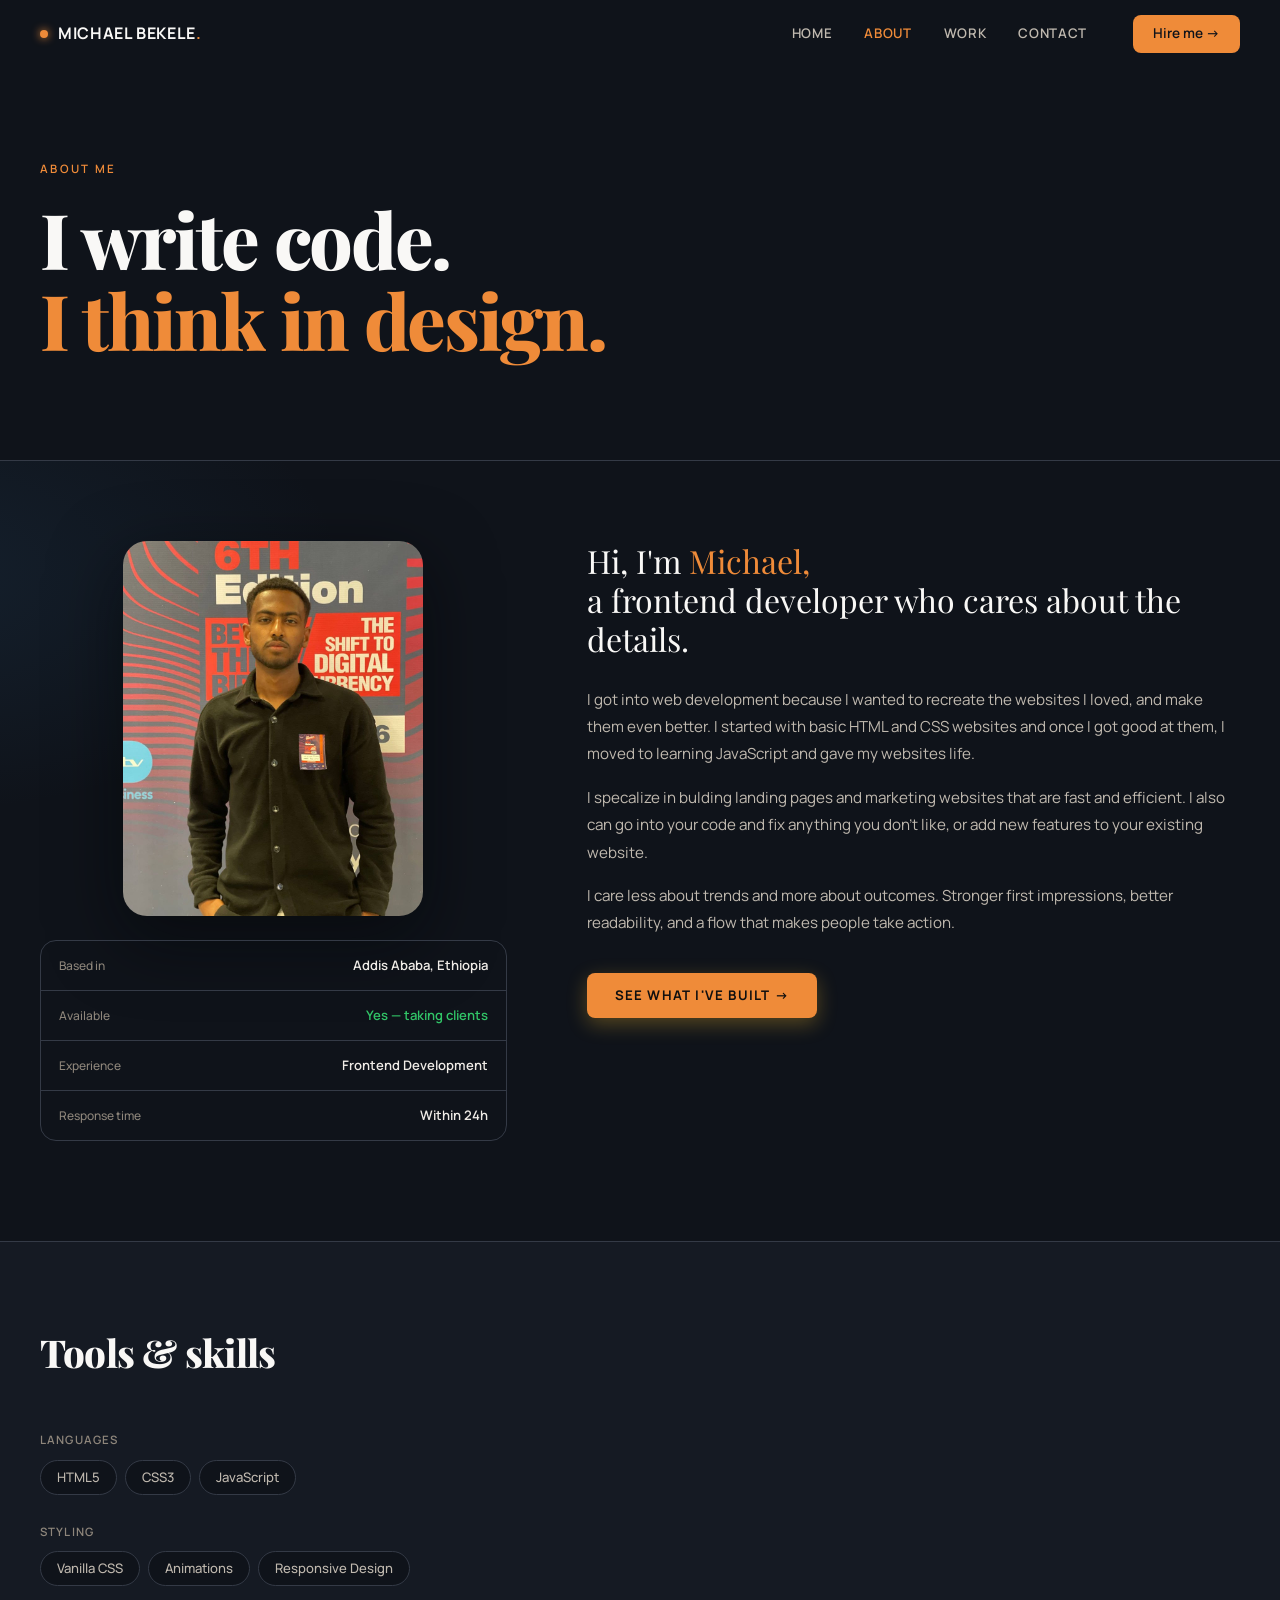
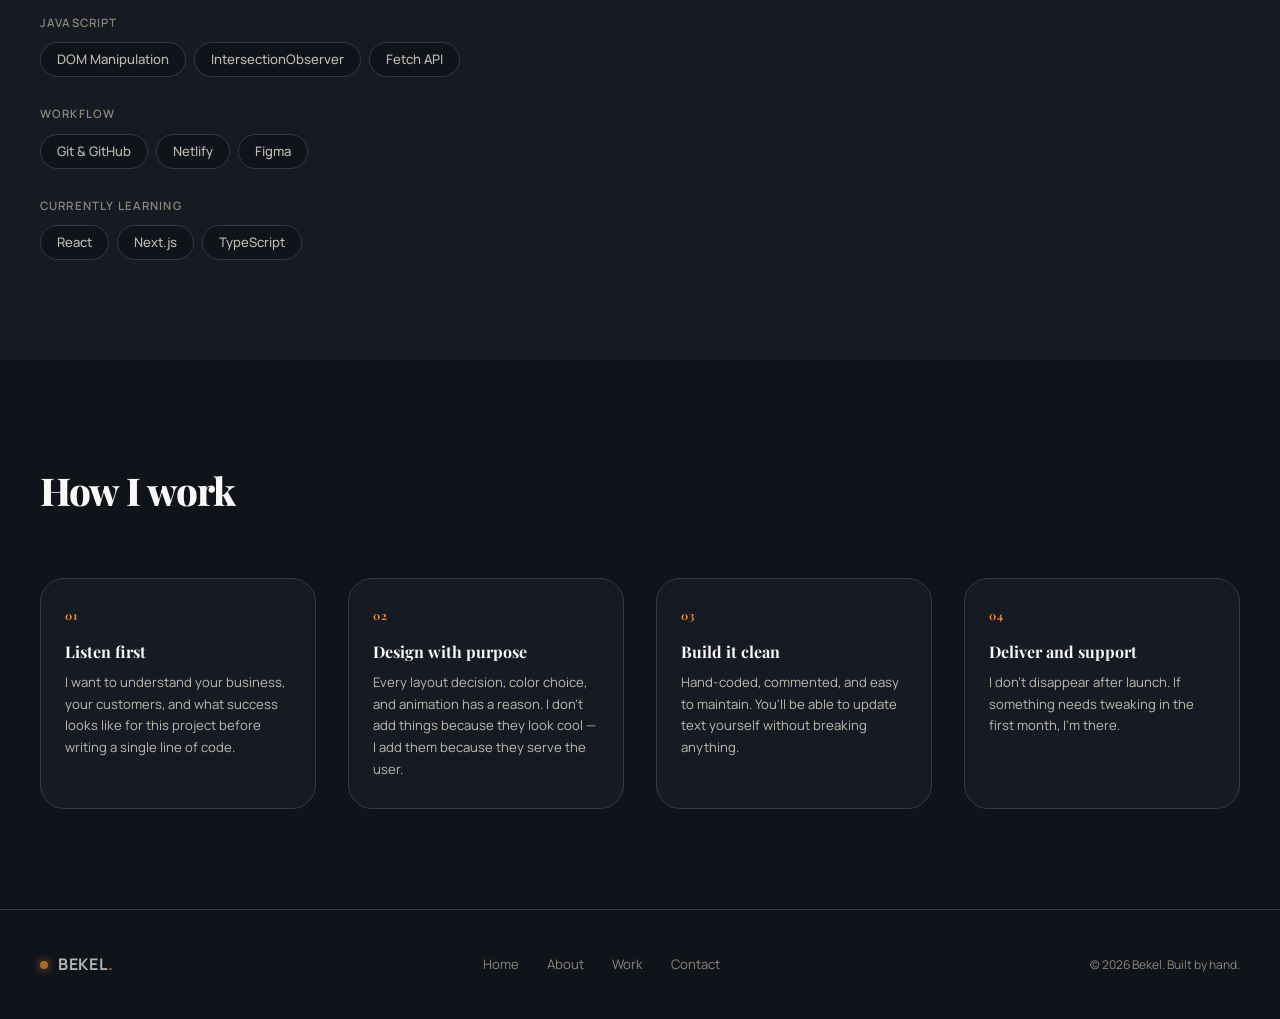
==== about.html @ 57e2bdfe "Add files via upload" ====
<!DOCTYPE html>
<html lang="en">
<head>
  <meta charset="UTF-8"/>
  <meta name="viewport" content="width=device-width, initial-scale=1.0"/>
  <title>About Michael Bekele, Frontend Developer</title>
  <meta name="description" content="Learn about my background, skills, and how I approach building websites."/>
  <link rel="preconnect" href="https://fonts.googleapis.com"/>
  <link rel="preconnect" href="https://fonts.gstatic.com" crossorigin/>
  <link href="https://fonts.googleapis.com/css2?family=Manrope:wght@400;500;600;700;800&family=Playfair+Display:wght@500;600;700;800&display=swap" rel="stylesheet"/>
  <link rel="stylesheet" href="style.css"/>
</head>
<body class="page-about">

  <div class="cursor-dot" id="cursor-dot"></div>
  <div class="cursor-ring" id="cursor-ring"></div>
  <div class="page-transition" id="page-transition"></div>

  <header class="nav" id="nav">
    <div class="nav-inner">
      <a href="index.html" class="nav-brand">
        <span class="brand-dot"></span>
        <span>Michael Bekele<em>.</em></span>
      </a>
      <nav class="nav-links" id="nav-links">
        <a href="index.html" class="nl">Home</a>
        <a href="about.html" class="nl active">About</a>
        <a href="work.html" class="nl">Work</a>
        <a href="contact.html" class="nl">Contact</a>
      </nav>
      <a href="contact.html" class="nav-cta">Hire me →</a>
      <button class="hamburger" id="hamburger" aria-label="Toggle menu">
        <span></span><span></span><span></span>
      </button>
    </div>
  </header>

  <!-- ABOUT HERO -->
  <section class="page-hero">
    <div class="page-hero-inner">
      <p class="page-eyebrow" data-reveal>About me</p>
      <h1 class="page-headline" data-reveal>
        I write code.<br/>
        <span class="accent-gold">I think in design.</span>
      </h1>
    </div>
  </section>

  <!-- ABOUT MAIN -->
  <section class="about-main">
    <div class="about-main-inner">

      <!-- Photo + quick facts -->
      <div class="about-photo-col" data-reveal>
        <figure class="about-photo-card" id="photo-placeholder">
          <img src="My image.jpg" alt="Portrait of Bekel" class="about-photo" loading="lazy"/>
        </figure>

        <div class="quick-facts">
          <div class="qf-item">
            <span class="qf-label">Based in</span>
            <span class="qf-val">Addis Ababa, Ethiopia</span>
          </div>
          <div class="qf-item">
            <span class="qf-label">Available</span>
            <span class="qf-val available">Yes — taking clients</span>
          </div>
          <div class="qf-item">
            <span class="qf-label">Experience</span>
            <span class="qf-val">Frontend Development</span>
          </div>
          <div class="qf-item">
            <span class="qf-label">Response time</span>
            <span class="qf-val">Within 24h</span>
          </div>
        </div>
      </div>

      <!-- Bio -->
      <div class="about-bio-col" data-reveal>
        <h2 class="about-bio-title">
          Hi, I'm <span class="accent-gold">Michael,</span><br/>
          a frontend developer who cares about the details.
        </h2>

        <div class="about-bio-text">
          <p>
            I got into web development because I wanted to recreate the websites I loved, and make them even better. 
            I started with basic HTML and CSS websites and once I got good at them, I moved to learning JavaScript and gave my websites life.
          </p>
          <p>
            I specalize in bulding landing pages and marketing websites that are fast and efficient.
            I also can go into your code and fix anything you don't like, or add new features to your existing website.
          </p>
          <p>
            I care less about trends and more about outcomes. Stronger first impressions,
            better readability, and a flow that makes people take action.
          </p>
        </div>

        <a href="work.html" class="btn btn-gold" id="about-view-work">See what I've built →</a>
      </div>
    </div>
  </section>

  <!-- SKILLS -->
  <section class="skills-section">
    <div class="skills-inner">
      <h2 class="skills-title" data-reveal>Tools & skills</h2>
      <div class="skills-grid" data-reveal>
        <div class="skill-group">
          <p class="skill-group-label">Languages</p>
          <div class="skill-tags">
            <span>HTML5</span><span>CSS3</span><span>JavaScript</span>
          </div>
        </div>
        <div class="skill-group">
          <p class="skill-group-label">Styling</p>
          <div class="skill-tags">
            <span>Vanilla CSS</span><span>Animations</span><span>Responsive Design</span>
          </div>
        </div>
        <div class="skill-group">
          <p class="skill-group-label">JavaScript</p>
          <div class="skill-tags">
            <span>DOM Manipulation</span><span>IntersectionObserver</span><span>Fetch API</span>
          </div>
        </div>
        <div class="skill-group">
          <p class="skill-group-label">Workflow</p>
          <div class="skill-tags">
            <span>Git & GitHub</span><span>Netlify</span><span>Figma</span>
          </div>
        </div>
        <div class="skill-group">
          <p class="skill-group-label">Currently learning</p>
          <div class="skill-tags">
            <span>React</span><span>Next.js</span><span>TypeScript</span>
          </div>
        </div>
      </div>
    </div>
  </section>

  <!-- APPROACH -->
  <section class="approach-section" data-reveal>
    <div class="approach-inner">
      <h2 class="approach-title">How I work</h2>
      <div class="approach-steps">
        <div class="ap-step">
          <span class="ap-num">01</span>
          <h3>Listen first</h3>
          <p>I want to understand your business, your customers, and what success looks like for this project before writing a single line of code.</p>
        </div>
        <div class="ap-step">
          <span class="ap-num">02</span>
          <h3>Design with purpose</h3>
          <p>Every layout decision, color choice, and animation has a reason. I don't add things because they look cool — I add them because they serve the user.</p>
        </div>
        <div class="ap-step">
          <span class="ap-num">03</span>
          <h3>Build it clean</h3>
          <p>Hand-coded, commented, and easy to maintain. You'll be able to update text yourself without breaking anything.</p>
        </div>
        <div class="ap-step">
          <span class="ap-num">04</span>
          <h3>Deliver and support</h3>
          <p>I don't disappear after launch. If something needs tweaking in the first month, I'm there.</p>
        </div>
      </div>
    </div>
  </section>

  <!-- FOOTER -->
  <footer class="footer">
    <div class="footer-inner">
      <a href="index.html" class="nav-brand footer-brand">
        <span class="brand-dot"></span>
        <span>Bekel<em>.</em></span>
      </a>
      <div class="footer-links">
        <a href="index.html">Home</a>
        <a href="about.html">About</a>
        <a href="work.html">Work</a>
        <a href="contact.html">Contact</a>
      </div>
      <p class="footer-copy">© 2026 Bekel. Built by hand.</p>
    </div>
  </footer>

  <script src="main.js"></script>
</body>
</html>
---- style.css ----
/* ============================================
   PORTFOLIO — style.css
   ============================================ */

*, *::before, *::after { box-sizing: border-box; margin: 0; padding: 0; }

:root {
  --gold:       hsl(27, 85%, 58%);
  --gold-dim:   hsl(27, 79%, 50%);
  --gold-soft:  hsl(27, 85%, 58%, 0.14);
  --bg:         hsl(215, 28%, 8%);
  --bg-card:    hsl(218, 24%, 11%);
  --bg-card2:   hsl(220, 21%, 14%);
  --border:     hsl(221, 15%, 24%);
  --border-mid: hsl(220, 16%, 32%);
  --text:       hsl(35, 22%, 92%);
  --text-muted: hsl(35, 12%, 72%);
  --text-dim:   hsl(35, 8%, 52%);
  --white:      hsl(40, 20%, 97%);
  --shadow:     0 22px 70px hsl(215, 40%, 2%, 0.55);
  --r-sm:  8px;
  --r-md: 16px;
  --r-lg: 24px;
  --transition: 0.3s cubic-bezier(.4,0,.2,1);
  --font-head: 'Playfair Display', Georgia, serif;
  --font-body: 'Manrope', 'Segoe UI', sans-serif;
}

html { scroll-behavior: smooth; font-size: 16px; }

body {
  font-family: var(--font-body);
  background:
    radial-gradient(70rem 35rem at 78% -5%, hsl(27, 85%, 58%, 0.1), transparent 60%),
    radial-gradient(45rem 24rem at -8% 22%, hsl(208, 50%, 38%, 0.16), transparent 62%),
    var(--bg);
  color: var(--text);
  overflow-x: hidden;
  line-height: 1.6;
}

@media (pointer: fine) {
  body { cursor: default; }
  a, button, .hw-card, .project-visit-btn, .contact-method { cursor: pointer; }
}

img { display: block; max-width: 100%; height: auto; }
a   { text-decoration: none; color: inherit; }
ul  { list-style: none; }
button { font-family: inherit; border: none; background: none; }

::-webkit-scrollbar { width: 4px; }
::-webkit-scrollbar-track { background: var(--bg); }
::-webkit-scrollbar-thumb { background: var(--gold); border-radius: 99px; }

/* ============================================
   CURSOR
   ============================================ */
.cursor-dot,
.cursor-ring {
  display: none !important;
}

/* ============================================
   PAGE TRANSITION
   ============================================ */
.page-transition {
  position: fixed; inset: 0; z-index: 8000;
  background: var(--bg);
  pointer-events: none;
  opacity: 0;
  transition: opacity 0.4s ease;
}
.page-transition.active { opacity: 1; pointer-events: all; }

/* ============================================
   NAVBAR
   ============================================ */
.nav {
  position: fixed; top: 0; left: 0; right: 0; z-index: 100;
  padding: 0 40px;
  transition: background var(--transition), border-color var(--transition), box-shadow var(--transition);
}
.nav.scrolled {
  background: hsl(217, 28%, 9%, 0.84);
  backdrop-filter: blur(20px);
  border-bottom: 1px solid var(--border);
  box-shadow: 0 8px 30px hsl(220, 30%, 4%, 0.35);
}

.nav-inner {
  max-width: 1200px; margin: 0 auto;
  height: 68px;
  display: flex; align-items: center; gap: 32px;
}

.nav-brand {
  display: flex; align-items: center; gap: 10px;
  font-family: var(--font-body);
  font-size: 1rem; font-weight: 700;
  letter-spacing: 0.04em;
  text-transform: uppercase;
  color: var(--white);
  flex-shrink: 0;
}
.nav-brand em { color: var(--gold); font-style: normal; }
.brand-dot {
  width: 8px; height: 8px; border-radius: 50%;
  background: var(--gold);
  box-shadow: 0 0 8px var(--gold);
  animation: dotGlow 4s ease-in-out infinite;
}
@keyframes dotGlow {
  0%,100% { box-shadow: 0 0 6px var(--gold); }
  50%      { box-shadow: 0 0 14px var(--gold); }
}

.nav-links { display: flex; gap: 4px; margin-left: auto; }
.nl {
  font-size: 0.83rem; font-weight: 600;
  letter-spacing: 0.05em;
  text-transform: uppercase;
  color: var(--text-muted);
  padding: 6px 14px; border-radius: var(--r-sm);
  transition: color var(--transition), background var(--transition);
}
.nl:hover { color: var(--text); background: var(--bg-card); }
.nl.active { color: var(--gold); }

.nav-cta {
  font-size: 0.85rem; font-weight: 600;
  color: var(--bg);
  background: var(--gold);
  padding: 8px 20px; border-radius: var(--r-sm);
  transition: background var(--transition), transform var(--transition);
  white-space: nowrap;
}
.nav-cta:hover { background: var(--gold-dim); transform: translateY(-1px); }

.hamburger {
  display: none; flex-direction: column; gap: 5px;
  padding: 4px;
}
.hamburger span {
  display: block; width: 20px; height: 1.5px;
  background: var(--text); border-radius: 2px;
  transition: transform .3s ease, opacity .3s ease;
}
.hamburger.open span:nth-child(1) { transform: translateY(6.5px) rotate(45deg); }
.hamburger.open span:nth-child(2) { opacity: 0; }
.hamburger.open span:nth-child(3) { transform: translateY(-6.5px) rotate(-45deg); }

/* ============================================
   BUTTONS
   ============================================ */
.btn {
  display: inline-flex; align-items: center; justify-content: center; gap: 8px;
  font-family: var(--font-body);
  font-size: 0.83rem; font-weight: 700;
  letter-spacing: 0.09em;
  text-transform: uppercase;
  padding: 12px 28px; border-radius: var(--r-sm);
  transition: transform var(--transition), box-shadow var(--transition), background var(--transition);
}
.btn:hover { transform: translateY(-2px); }
.btn:active { transform: translateY(0); }

.btn-gold {
  background: var(--gold);
  color: hsl(0,0%,6%);
  box-shadow: 0 6px 20px hsl(43,96%,58%,0.3);
}
.btn-gold:hover {
  background: var(--gold-dim);
  box-shadow: 0 10px 30px hsl(43,96%,58%,0.45);
}

.btn-link {
  font-family: var(--font-body);
  font-size: 0.9rem; font-weight: 600;
  letter-spacing: 0.03em;
  color: var(--text-muted);
  transition: color var(--transition);
}
.btn-link:hover { color: var(--gold); }

/* ============================================
   REVEAL
   ============================================ */
[data-reveal] {
  opacity: 0; transform: translateY(36px);
  transition: opacity .75s ease, transform .75s cubic-bezier(.22,1,.36,1);
}
[data-reveal].visible { opacity: 1; transform: translateY(0); }

/* ============================================
   HERO — HOME
   ============================================ */
.hero-home {
  position: relative; min-height: 100vh;
  display: flex; align-items: center;
  overflow: hidden;
}
.hero-bg-img {
  position: absolute; inset: 0;
}
.hero-bg-img img {
  width: 100%; height: 100%;
  object-fit: cover;
  filter: brightness(0.3);
}
.hero-overlay {
  position: absolute; inset: 0;
  background: linear-gradient(to right, hsl(0,0%,6%,0.96) 35%, hsl(0,0%,6%,0.5) 100%),
              linear-gradient(to top, hsl(0,0%,6%,1) 0%, transparent 30%);
}
.hero-home-inner {
  position: relative; z-index: 2;
  max-width: 1200px; margin: 0 auto;
  padding: 100px 40px 120px;
  width: 100%;
}

.hero-tag {
  display: inline-flex; align-items: center; gap: 10px;
  font-size: 0.78rem; font-weight: 500;
  letter-spacing: 0.1em; text-transform: uppercase;
  color: var(--text-muted);
  background: var(--bg-card);
  border: 1px solid var(--border);
  padding: 7px 16px; border-radius: 99px;
  margin-bottom: 36px;
}
.status-dot {
  width: 7px; height: 7px; border-radius: 50%;
  background: hsl(142,60%,48%);
  box-shadow: 0 0 8px hsl(142,60%,48%,0.6);
  animation: statusPulse 2s ease-in-out infinite;
}
@keyframes statusPulse {
  0%,100% { box-shadow: 0 0 6px hsl(142,60%,48%,0.5); }
  50%      { box-shadow: 0 0 14px hsl(142,60%,48%,0.8); }
}

.hero-home-headline {
  font-family: var(--font-head);
  font-size: clamp(3rem, 7.2vw, 6.8rem);
  line-height: 0.97; letter-spacing: -0.01em;
  margin-bottom: 28px;
}
.hl-thin  { font-weight: 400; color: var(--text-muted); }
.hl-bold  { font-weight: 400; color: var(--white); }
.hl-accent{ font-weight: 800; color: var(--gold);
  text-shadow: 0 0 40px hsl(43,96%,58%,0.3); }

.hero-home-sub {
  font-size: 1.02rem; font-weight: 450;
  color: var(--text-muted); line-height: 1.75;
  max-width: 520px; margin-bottom: 40px;
}

.hero-home-cta { display: flex; align-items: center; gap: 24px; flex-wrap: wrap; }

.hero-layout {
  display: grid;
  grid-template-columns: minmax(0, 1fr) 330px;
  gap: 52px;
  align-items: end;
}

.portrait-card {
  background: hsl(220, 22%, 12%, 0.8);
  border: 1px solid var(--border);
  border-radius: var(--r-lg);
  overflow: hidden;
  box-shadow: var(--shadow);
}

.portrait-frame {
  aspect-ratio: 4 / 5;
  background: linear-gradient(135deg, hsl(224, 19%, 13%), hsl(215, 24%, 8%));
}

.portrait-frame img {
  width: 100%;
  height: 100%;
  object-fit: cover;
}

.is-fallback-photo {
  object-fit: cover;
  filter: saturate(0.9) contrast(1.04);
}

.portrait-meta {
  padding: 16px 18px 18px;
  border-top: 1px solid var(--border);
}

.portrait-name {
  font-size: 1.04rem;
  font-weight: 700;
  color: var(--white);
}

.portrait-role {
  font-size: 0.78rem;
  letter-spacing: 0.12em;
  text-transform: uppercase;
  color: var(--gold);
  margin: 3px 0 8px;
}

.portrait-note {
  font-size: 0.74rem;
  color: var(--text-dim);
  line-height: 1.45;
}

.hero-scroll-hint {
  position: absolute; bottom: 40px; left: 40px;
  display: flex; flex-direction: column; align-items: center; gap: 10px;
  opacity: 0; animation: fadeInUp 1s ease 2s forwards;
}
@keyframes fadeInUp {
  to { opacity: 1; transform: none; }
}
.scroll-line-v {
  width: 1px; height: 48px;
  background: linear-gradient(to bottom, transparent, var(--gold));
  animation: scrollDrop 1.8s ease-in-out infinite;
}
@keyframes scrollDrop {
  0%,100% { transform: scaleY(0); transform-origin: top; }
  50%      { transform: scaleY(1); transform-origin: top; }
}
.hero-scroll-hint span:last-child {
  font-size: 0.6rem; letter-spacing: 0.18em; text-transform: uppercase;
  color: var(--text-dim);
}

/* ============================================
   HOME WORK GRID
   ============================================ */
.home-work {
  padding: 100px 40px;
  max-width: 1200px; margin: 0 auto;
}
.hw-header {
  display: flex; align-items: flex-end; justify-content: space-between;
  margin-bottom: 56px; flex-wrap: wrap; gap: 16px;
}
.section-label {
  display: block;
  font-size: 0.72rem; font-weight: 600;
  letter-spacing: 0.18em; text-transform: uppercase;
  color: var(--gold); margin-bottom: 8px;
}
.hw-title {
  font-family: var(--font-head);
  font-size: clamp(1.8rem, 3.5vw, 2.8rem);
  font-weight: 400; line-height: 1.1;
  letter-spacing: 0; color: var(--white);
}

.hw-grid {
  display: grid;
  grid-template-columns: repeat(3, 1fr);
  gap: 24px;
}
.hw-card {
  background: var(--bg-card);
  border: 1px solid var(--border);
  border-radius: var(--r-lg);
  overflow: hidden;
  transition: border-color var(--transition), transform var(--transition), box-shadow var(--transition);
  cursor: pointer;
}
.hw-card:hover { border-color: var(--border-mid); transform: translateY(-8px); box-shadow: var(--shadow); }
.hw-card--offset { margin-top: 32px; }

.hw-img-wrap {
  position: relative; height: 210px; overflow: hidden;
}
.hw-img-wrap img {
  width: 100%; height: 100%; object-fit: cover;
  transition: transform .6s cubic-bezier(.4,0,.2,1);
}
.hw-card:hover .hw-img-wrap img { transform: scale(1.06); }
.hw-overlay {
  position: absolute; inset: 0;
  background: hsl(0,0%,0%,0.6);
  display: flex; align-items: center; justify-content: center;
  opacity: 0; transition: opacity var(--transition);
}
.hw-card:hover .hw-overlay { opacity: 1; }
.hw-visit {
  font-family: var(--font-head);
  font-size: 0.875rem; font-weight: 700;
  color: var(--bg); background: var(--gold);
  padding: 10px 22px; border-radius: var(--r-sm);
  transition: background var(--transition);
}
.hw-visit:hover { background: var(--gold-dim); }

.hw-meta { padding: 22px 24px 24px; }
.hw-tags { display: flex; gap: 6px; flex-wrap: wrap; margin-bottom: 12px; }
.hw-tags span {
  font-size: 0.65rem; font-weight: 600;
  letter-spacing: 0.08em; text-transform: uppercase;
  color: var(--text-dim);
  background: var(--bg-card2);
  border: 1px solid var(--border);
  padding: 3px 9px; border-radius: 99px;
}
.hw-meta h3 {
  font-family: var(--font-head);
  font-size: 1.15rem; font-weight: 800;
  color: var(--white); margin-bottom: 8px;
  letter-spacing: -0.01em;
}
.hw-meta p {
  font-size: 0.82rem; color: var(--text-muted);
  line-height: 1.65; margin-bottom: 16px;
}
.hw-more {
  font-size: 0.8rem; font-weight: 600;
  color: var(--text-dim);
  transition: color var(--transition);
}
.hw-more:hover { color: var(--gold); }

/* ============================================
   SERVICES STRIP
   ============================================ */
.services-strip {
  border-top: 1px solid var(--border);
  border-bottom: 1px solid var(--border);
  padding: 72px 40px;
  background: linear-gradient(180deg, hsl(220, 22%, 12%, 0.75), hsl(220, 22%, 10%, 0.86));
}
.services-inner { max-width: 1200px; margin: 0 auto; }
.services-label {
  font-size: 0.72rem; font-weight: 600;
  letter-spacing: 0.16em; text-transform: uppercase;
  color: var(--gold); margin-bottom: 32px;
}
.services-list { display: flex; align-items: flex-start; gap: 0; }
.service-item { flex: 1; display: flex; align-items: flex-start; gap: 20px; }
.si-num {
  font-family: var(--font-head);
  font-size: 2rem; font-weight: 800;
  color: var(--border-mid); line-height: 1; flex-shrink: 0;
}
.service-item h3 {
  font-family: var(--font-head);
  font-size: 1.05rem; font-weight: 700;
  color: var(--white); margin-bottom: 6px;
  letter-spacing: -0.01em;
}
.service-item p { font-size: 0.82rem; color: var(--text-muted); line-height: 1.65; }
.service-divider {
  width: 1px; background: var(--border);
  margin: 0 40px; align-self: stretch;
}

/* ============================================
   HOME CTA
   ============================================ */
.home-cta {
  padding: 120px 40px;
  background: var(--bg);
  text-align: center;
}
.home-cta-inner { max-width: 560px; margin: 0 auto; }
.hcta-label {
  font-size: 0.72rem; font-weight: 600;
  letter-spacing: 0.16em; text-transform: uppercase;
  color: var(--gold); margin-bottom: 16px;
}
.hcta-title {
  font-family: var(--font-head);
  font-size: clamp(2rem, 4vw, 3rem);
  font-weight: 400; line-height: 1.07;
  letter-spacing: 0;
  color: var(--white); margin-bottom: 16px;
}
.hcta-sub { font-size: 0.95rem; color: var(--text-muted); line-height: 1.7; margin-bottom: 36px; }

/* ============================================
   PAGE HERO (about / work / contact)
   ============================================ */
.page-hero {
  padding: 160px 40px 80px;
  background: var(--bg);
  border-bottom: 1px solid var(--border);
}
.page-hero-inner { max-width: 1200px; margin: 0 auto; }
.page-eyebrow {
  font-size: 0.72rem; font-weight: 600;
  letter-spacing: 0.2em; text-transform: uppercase;
  color: var(--gold); margin-bottom: 20px;
}
.page-headline {
  font-family: var(--font-head);
  font-size: clamp(2.5rem, 6vw, 5rem);
  font-weight: 800; line-height: 1.05;
  letter-spacing: -0.03em; color: var(--white);
  margin-bottom: 20px;
}
.accent-gold { color: var(--gold); }
.page-sub {
  font-size: 1.05rem; color: var(--text-muted);
  line-height: 1.75; max-width: 560px;
}

/* ============================================
   ABOUT PAGE
   ============================================ */
.about-main { padding: 80px 40px 100px; }
.about-main-inner {
  max-width: 1200px; margin: 0 auto;
  display: grid; grid-template-columns: 1fr 1.4fr;
  gap: 80px; align-items: start;
}

/* Photo placeholder */
.photo-placeholder {
  width: 100%; aspect-ratio: 3/4;
  background: var(--bg-card);
  border: 2px dashed var(--border-mid);
  border-radius: var(--r-lg);
  overflow: hidden;
  transition: border-color var(--transition);
}
.photo-placeholder:hover { border-color: var(--gold); }
.photo-placeholder-inner {
  width: 100%; height: 100%;
  display: flex; flex-direction: column;
  align-items: center; justify-content: center;
  gap: 12px; padding: 32px; text-align: center;
}
.photo-placeholder-inner p {
  font-family: var(--font-head);
  font-size: 1rem; font-weight: 700; color: var(--text-muted);
}
.photo-placeholder-inner span { font-size: 0.78rem; color: var(--text-dim); line-height: 1.5; }

/* When user replaces with real photo: */
.about-photo {
  width: 100%; aspect-ratio: 4/5;
  object-fit: cover;
  object-position: center 22%;
  border-radius: var(--r-lg);
  box-shadow: var(--shadow);
}

.about-photo-card {
  display: block;
  width: min(100%, 300px);
  margin: 0 auto;
}

.about-photo-card figcaption {
  margin-top: 12px;
  font-size: 0.74rem;
  color: var(--text-dim);
}

.quick-facts {
  margin-top: 24px; display: flex; flex-direction: column; gap: 0;
  border: 1px solid var(--border); border-radius: var(--r-md); overflow: hidden;
}
.qf-item {
  display: flex; align-items: center; justify-content: space-between;
  padding: 14px 18px;
  border-bottom: 1px solid var(--border);
}
.qf-item:last-child { border-bottom: none; }
.qf-label { font-size: 0.75rem; color: var(--text-dim); font-weight: 500; }
.qf-val   { font-size: 0.82rem; color: var(--text); font-weight: 600; }
.qf-val.available { color: hsl(142,60%,48%); }

.about-bio-title {
  font-family: var(--font-head);
  font-size: clamp(1.5rem, 2.5vw, 2.2rem);
  font-weight: 400; line-height: 1.22;
  letter-spacing: 0; color: var(--white);
  margin-bottom: 28px;
}
.about-bio-text { display: flex; flex-direction: column; gap: 16px; margin-bottom: 36px; }
.about-bio-text p { font-size: 0.95rem; color: var(--text-muted); line-height: 1.8; }

/* Skills */
.skills-section {
  padding: 80px 40px 100px;
  background: var(--bg-card);
  border-top: 1px solid var(--border);
}
.skills-inner { max-width: 1200px; margin: 0 auto; }
.skills-title {
  font-family: var(--font-head);
  font-size: clamp(1.8rem, 3vw, 2.4rem);
  font-weight: 800; color: var(--white);
  margin-bottom: 48px; letter-spacing: -0.02em;
}
.skills-grid { display: flex; flex-direction: column; gap: 28px; }
.skill-group-label {
  font-size: 0.72rem; font-weight: 600;
  letter-spacing: 0.1em; text-transform: uppercase;
  color: var(--text-dim); margin-bottom: 10px;
}
.skill-tags { display: flex; flex-wrap: wrap; gap: 8px; }
.skill-tags span {
  font-size: 0.82rem; font-weight: 500;
  color: var(--text-muted);
  background: var(--bg);
  border: 1px solid var(--border);
  padding: 6px 16px; border-radius: 99px;
  transition: border-color var(--transition), color var(--transition);
}
.skill-tags span:hover { border-color: var(--gold); color: var(--gold); }

/* Approach */
.approach-section { padding: 100px 40px; background: var(--bg); }
.approach-inner { max-width: 1200px; margin: 0 auto; }
.approach-title {
  font-family: var(--font-head);
  font-size: clamp(1.8rem, 3vw, 2.4rem);
  font-weight: 800; color: var(--white);
  letter-spacing: -0.02em; margin-bottom: 56px;
}
.approach-steps {
  display: grid; grid-template-columns: repeat(4, 1fr); gap: 32px;
}
.ap-step {
  padding: 28px 24px;
  background: var(--bg-card);
  border: 1px solid var(--border);
  border-radius: var(--r-lg);
  transition: border-color var(--transition);
}
.ap-step:hover { border-color: var(--border-mid); }
.ap-num {
  font-family: var(--font-head);
  font-size: 0.7rem; font-weight: 700;
  letter-spacing: 0.1em; color: var(--gold);
  margin-bottom: 14px; display: block;
}
.ap-step h3 {
  font-family: var(--font-head);
  font-size: 1rem; font-weight: 700;
  color: var(--white); margin-bottom: 8px;
}
.ap-step p { font-size: 0.82rem; color: var(--text-muted); line-height: 1.65; }

/* ============================================
   WORK PAGE
   ============================================ */
.project-section { padding: 100px 40px; }
.project-inner {
  max-width: 1200px; margin: 0 auto;
  display: grid; grid-template-columns: 1fr 1fr;
  gap: 80px; align-items: center;
}
.project-inner--rtl { direction: rtl; }
.project-inner--rtl > * { direction: ltr; }

.project-visual { position: relative; }
.project-img-wrap {
  position: relative; border-radius: var(--r-lg); overflow: hidden;
  box-shadow: var(--shadow);
}
.project-img-wrap img {
  width: 100%; height: 380px; object-fit: cover;
  transition: transform .6s cubic-bezier(.4,0,.2,1);
}
.project-visual:hover .project-img-wrap img { transform: scale(1.04); }
.project-img-overlay {
  position: absolute; inset: 0;
  background: hsl(0,0%,0%,0.65);
  display: flex; align-items: center; justify-content: center;
  opacity: 0; transition: opacity var(--transition);
}
.project-visual:hover .project-img-overlay { opacity: 1; }
.project-visit-btn {
  font-family: var(--font-head);
  font-size: 0.875rem; font-weight: 700;
  background: var(--gold); color: var(--bg);
  padding: 12px 28px; border-radius: var(--r-sm);
  transition: background var(--transition);
}
.project-visit-btn:hover { background: var(--gold-dim); }

.project-number {
  position: absolute; bottom: -24px; right: -12px;
  font-family: var(--font-head);
  font-size: 8rem; font-weight: 800;
  color: hsl(43,96%,58%,0.05);
  line-height: 1; pointer-events: none; user-select: none;
}

.project-tags { display: flex; gap: 8px; flex-wrap: wrap; margin-bottom: 16px; }
.project-tags span {
  font-size: 0.65rem; font-weight: 600;
  letter-spacing: 0.1em; text-transform: uppercase;
  color: var(--text-dim);
  background: var(--bg-card);
  border: 1px solid var(--border);
  padding: 4px 10px; border-radius: 99px;
}
.project-title {
  font-family: var(--font-head);
  font-size: clamp(2rem, 3.5vw, 3rem);
  font-weight: 400; line-height: 1.05;
  letter-spacing: 0; color: var(--white);
  margin-bottom: 16px;
}
.project-desc { font-size: 0.92rem; color: var(--text-muted); line-height: 1.8; margin-bottom: 28px; }

.project-features { margin-bottom: 24px; }
.project-features h3 {
  font-size: 0.72rem; font-weight: 700;
  letter-spacing: 0.12em; text-transform: uppercase;
  color: var(--text-dim); margin-bottom: 12px;
}
.project-features ul { display: flex; flex-direction: column; gap: 8px; }
.project-features li {
  font-size: 0.82rem; color: var(--text-muted);
  display: flex; align-items: flex-start; gap: 10px;
}
.project-features li::before {
  content: '→';
  color: var(--gold); flex-shrink: 0; font-size: 0.75rem; margin-top: 1px;
}

.project-tech { display: flex; flex-wrap: wrap; gap: 8px; margin-bottom: 32px; }
.project-tech span {
  font-family: 'DM Mono', 'Courier New', monospace;
  font-size: 0.72rem; font-weight: 500;
  color: var(--gold);
  background: hsl(43,96%,58%,0.08);
  border: 1px solid hsl(43,96%,58%,0.2);
  padding: 4px 12px; border-radius: 4px;
}

.project-links { display: flex; align-items: center; gap: 20px; }

.project-divider {
  max-width: 1200px; margin: 0 auto;
  height: 1px; background: var(--border);
}

.work-cta {
  padding: 100px 40px; text-align: center;
  background: var(--bg-card);
  border-top: 1px solid var(--border);
}
.work-cta-inner { max-width: 480px; margin: 0 auto; }
.work-cta h2 {
  font-family: var(--font-head);
  font-size: clamp(1.8rem, 3.5vw, 2.6rem);
  font-weight: 400; color: var(--white);
  letter-spacing: 0; margin-bottom: 32px;
  line-height: 1.15;
}

/* ============================================
   CONTACT PAGE
   ============================================ */
.contact-main { padding: 80px 40px 100px; }
.contact-main-inner {
  max-width: 560px;
  margin: 0 auto;
}

/* Contact info card */
.contact-info-card {
  background: var(--bg-card);
  border: 1px solid var(--border);
  border-radius: var(--r-lg);
  padding: 36px;
  position: sticky; top: 88px;
  box-shadow: var(--shadow);
}
.contact-info-title {
  font-family: var(--font-head);
  font-size: 1.1rem; font-weight: 700;
  color: var(--white); margin-bottom: 28px;
  line-height: 1.3;
}

.contact-methods { display: flex; flex-direction: column; gap: 4px; margin-bottom: 28px; }
.contact-method {
  display: flex; align-items: center; gap: 14px;
  padding: 14px;
  border-radius: var(--r-md);
  transition: background var(--transition);
}
.contact-method:hover { background: var(--bg-card2); }
.cm-icon {
  width: 40px; height: 40px; border-radius: var(--r-sm);
  background: var(--bg); border: 1px solid var(--border);
  display: flex; align-items: center; justify-content: center;
  color: var(--text-muted); flex-shrink: 0;
}
.contact-method:hover .cm-icon { border-color: var(--gold); color: var(--gold); }
.cm-label { display: block; font-size: 0.7rem; color: var(--text-dim); margin-bottom: 2px; text-transform: uppercase; letter-spacing: 0.08em; }
.cm-val   { font-size: 0.85rem; font-weight: 500; color: var(--text); }

/* ============================================
   FOOTER
   ============================================ */
.footer {
  border-top: 1px solid var(--border);
  padding: 40px;
  background: var(--bg);
}
.footer-inner {
  max-width: 1200px; margin: 0 auto;
  display: flex; align-items: center; justify-content: space-between;
  gap: 24px; flex-wrap: wrap;
}
.footer-brand { opacity: 0.7; transition: opacity var(--transition); }
.footer-brand:hover { opacity: 1; }
.footer-links { display: flex; gap: 8px; flex-wrap: wrap; }
.footer-links a {
  font-size: 0.82rem; color: var(--text-dim);
  padding: 4px 10px; border-radius: var(--r-sm);
  transition: color var(--transition), background var(--transition);
}
.footer-links a:hover { color: var(--text); background: var(--bg-card); }
.footer-copy { font-size: 0.75rem; color: var(--text-dim); }

/* ============================================
   RESPONSIVE
   ============================================ */
@media (max-width: 1024px) {
  .hw-grid { grid-template-columns: 1fr 1fr; }
  .hw-card--offset { margin-top: 0; }
  .approach-steps { grid-template-columns: 1fr 1fr; }
  .project-inner, .project-inner--rtl { grid-template-columns: 1fr; direction: ltr; }
  .project-number { display: none; }
  .contact-info-card { position: static; }
}

@media (max-width: 768px) {
  .nav { padding: 0 20px; }
  .nav-links {
    display: none; position: fixed; inset: 68px 0 0;
    background: hsl(0,0%,6%,0.97); backdrop-filter: blur(20px);
    flex-direction: column; align-items: center; justify-content: center;
    gap: 8px; z-index: 99;
    opacity: 0; visibility: hidden;
    transition: opacity var(--transition), visibility var(--transition);
  }
  .nav-links.open { display: flex; opacity: 1; visibility: visible; }
  .nl { font-size: 1.2rem; padding: 12px 24px; }
  .hamburger { display: flex; }
  .nav-cta { display: none; }
  .hero-home-inner { padding: 100px 20px 100px; }
  .hero-layout { grid-template-columns: 1fr; gap: 28px; }
  .portrait-card { max-width: 360px; }
  .hero-scroll-hint { left: 20px; }
  .home-work, .services-strip, .home-cta,
  .about-main, .skills-section, .approach-section,
  .page-hero, .project-section, .work-cta, .contact-main,
  .footer { padding-left: 20px; padding-right: 20px; }
  .hw-grid { grid-template-columns: 1fr; }
  .services-list { flex-direction: column; gap: 32px; }
  .service-divider { display: none; }
  .about-main-inner { grid-template-columns: 1fr; gap: 40px; }
  .approach-steps { grid-template-columns: 1fr; }
  .footer-inner { flex-direction: column; text-align: center; }
  .footer-links { justify-content: center; }
  .cursor-dot, .cursor-ring { display: none; }
}
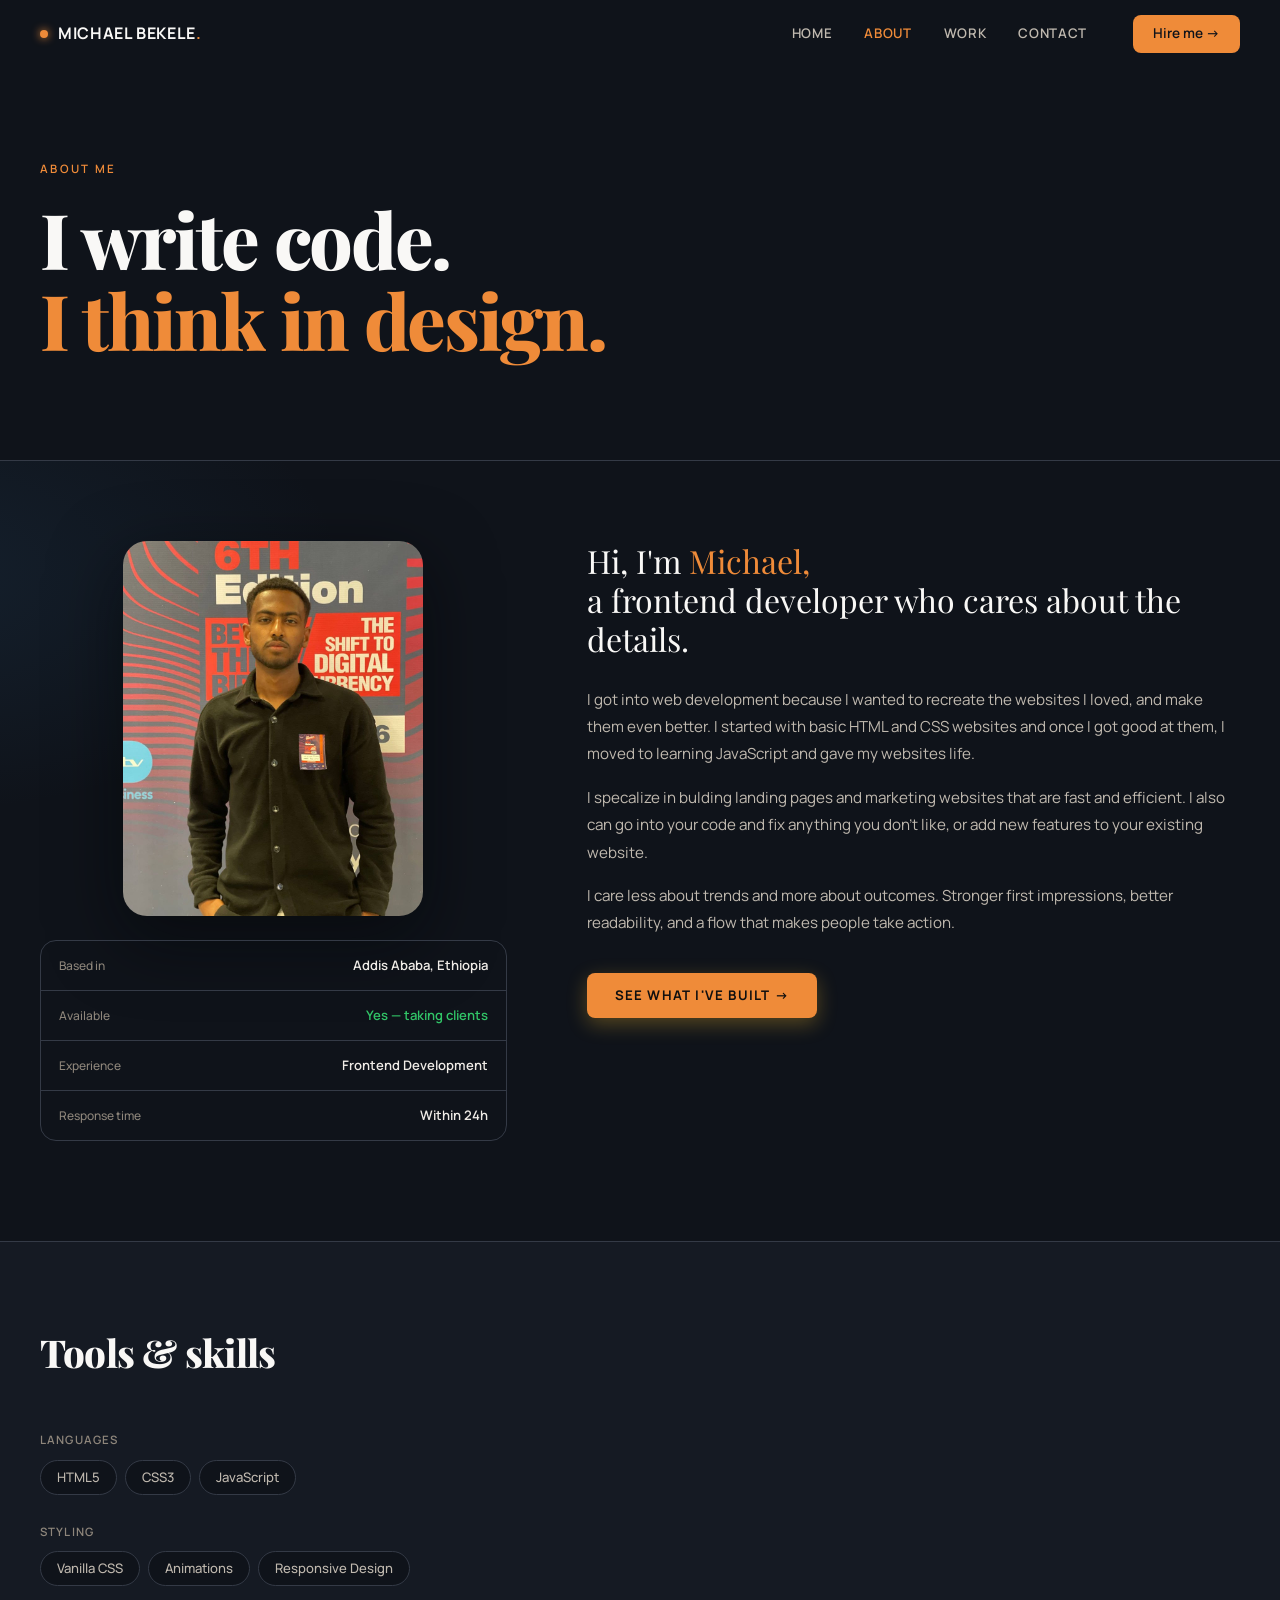
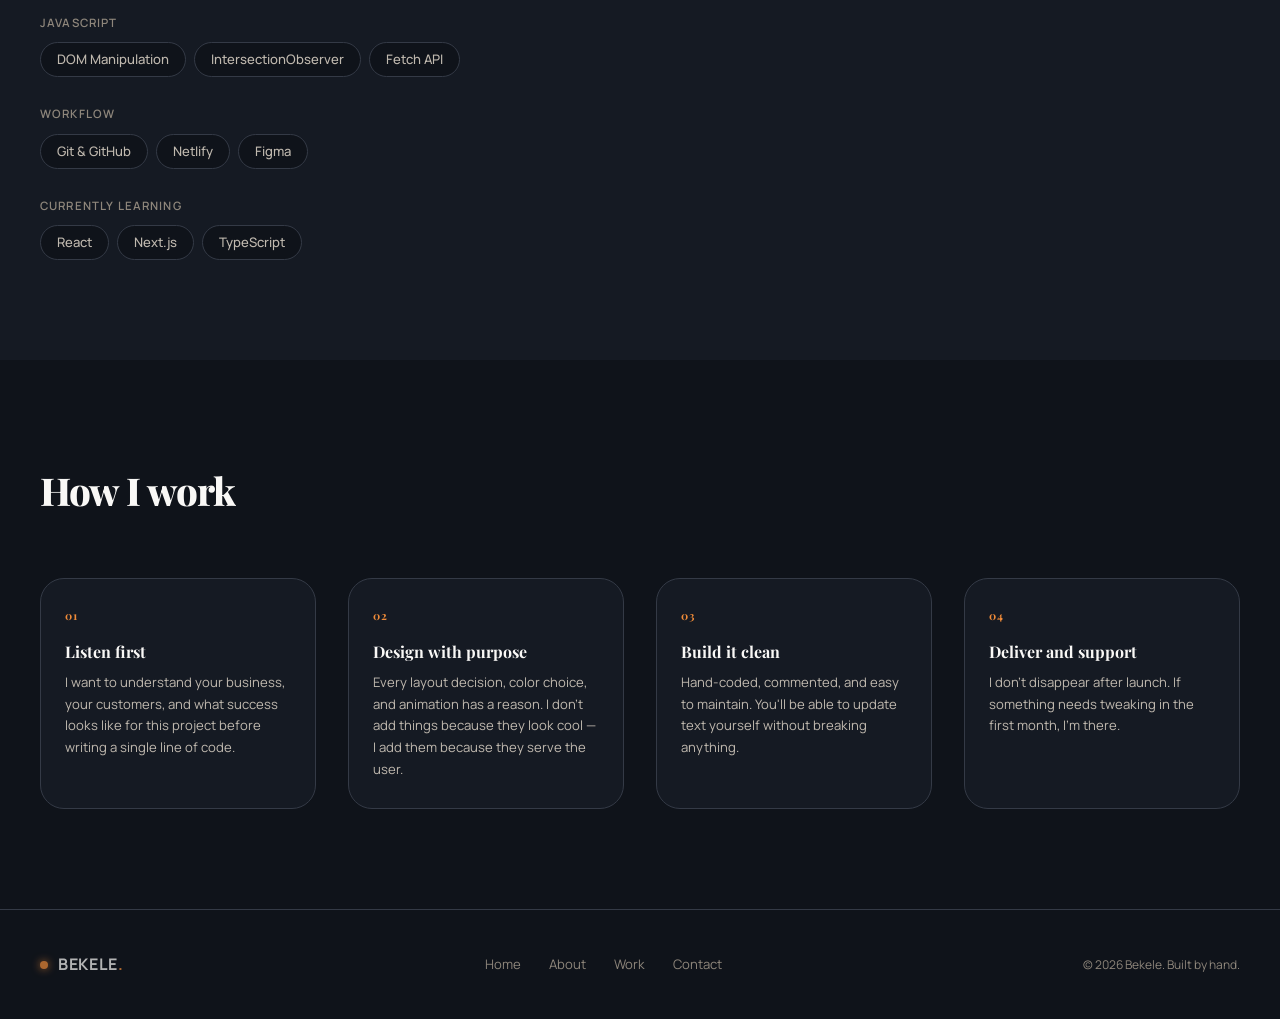
==== commit 4da23fb7: "Correct footer name from 'Bekel' to 'Bekele'" ====
--- a/about.html
+++ b/about.html
@@ -176,7 +176,7 @@
     <div class="footer-inner">
       <a href="index.html" class="nav-brand footer-brand">
         <span class="brand-dot"></span>
-        <span>Bekel<em>.</em></span>
+        <span>Bekele<em>.</em></span>
       </a>
       <div class="footer-links">
         <a href="index.html">Home</a>
@@ -184,7 +184,7 @@
         <a href="work.html">Work</a>
         <a href="contact.html">Contact</a>
       </div>
-      <p class="footer-copy">© 2026 Bekel. Built by hand.</p>
+      <p class="footer-copy">© 2026 Bekele. Built by hand.</p>
     </div>
   </footer>
 
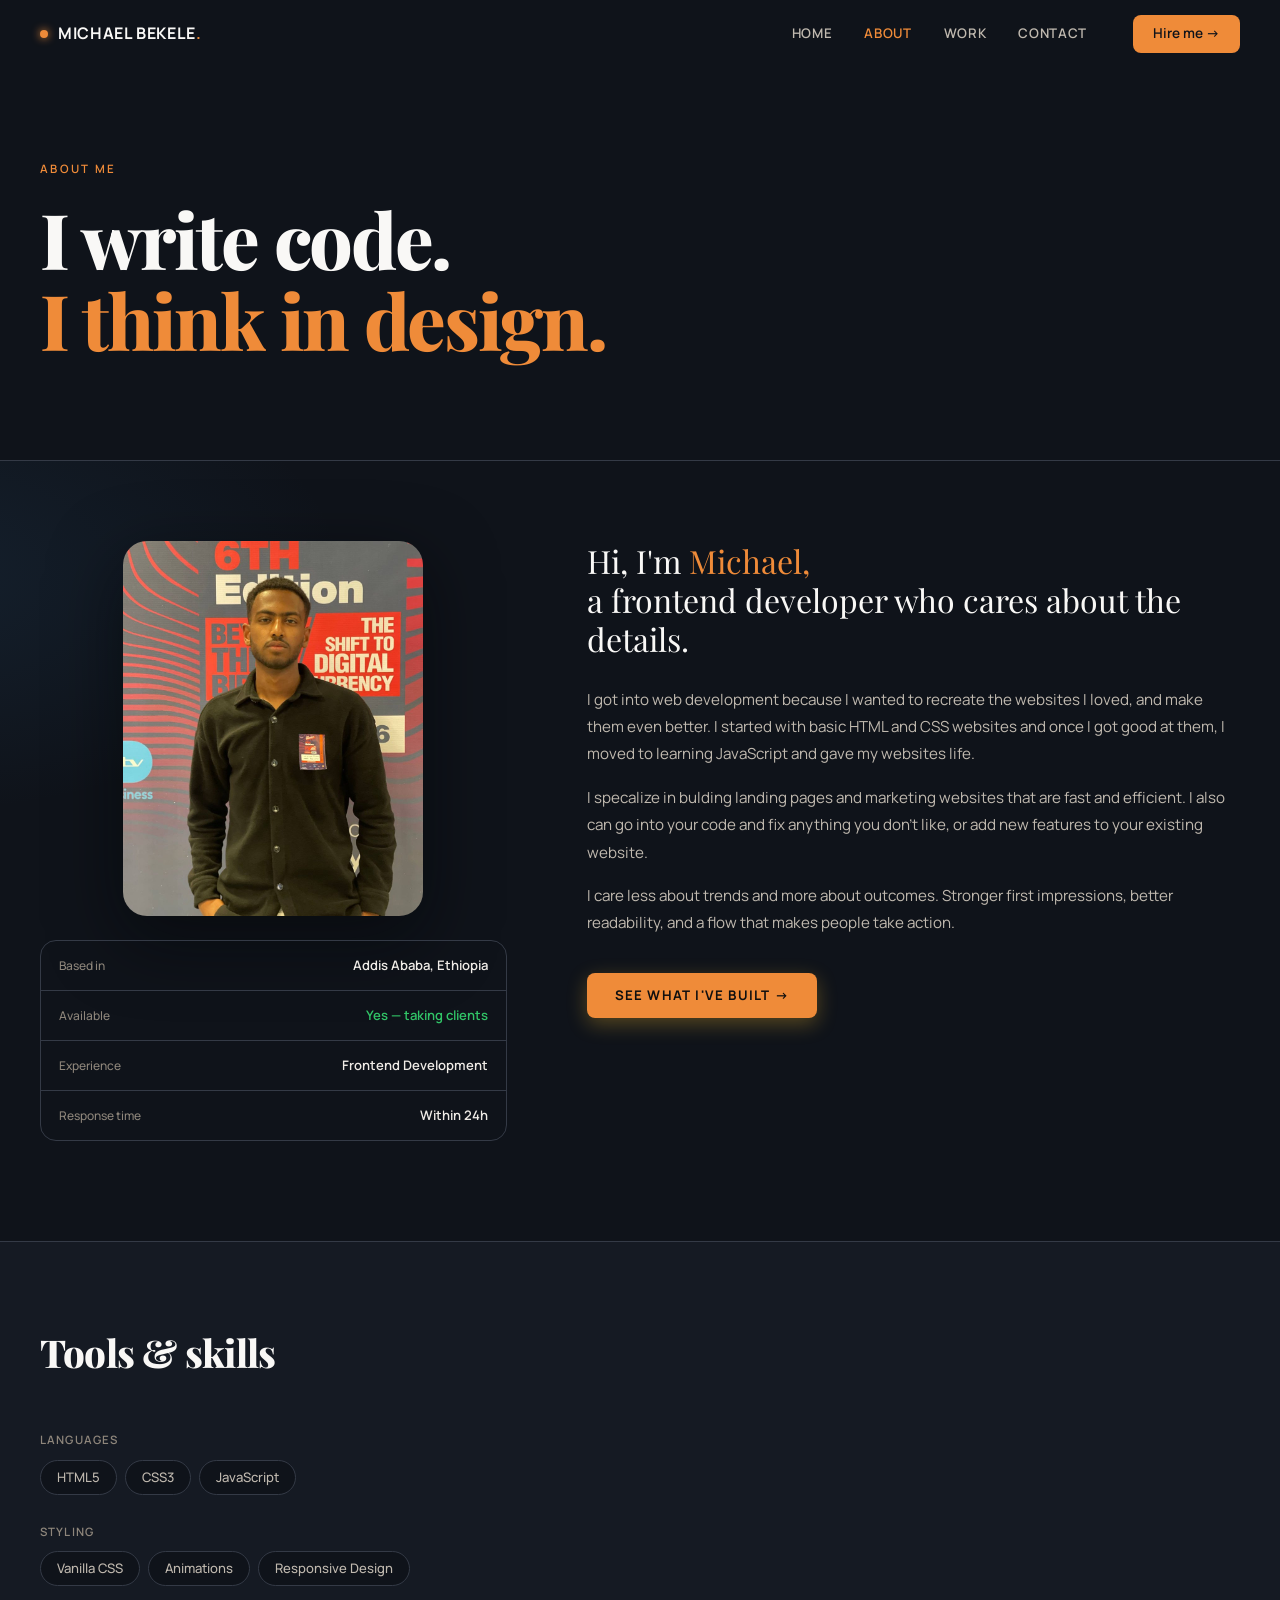
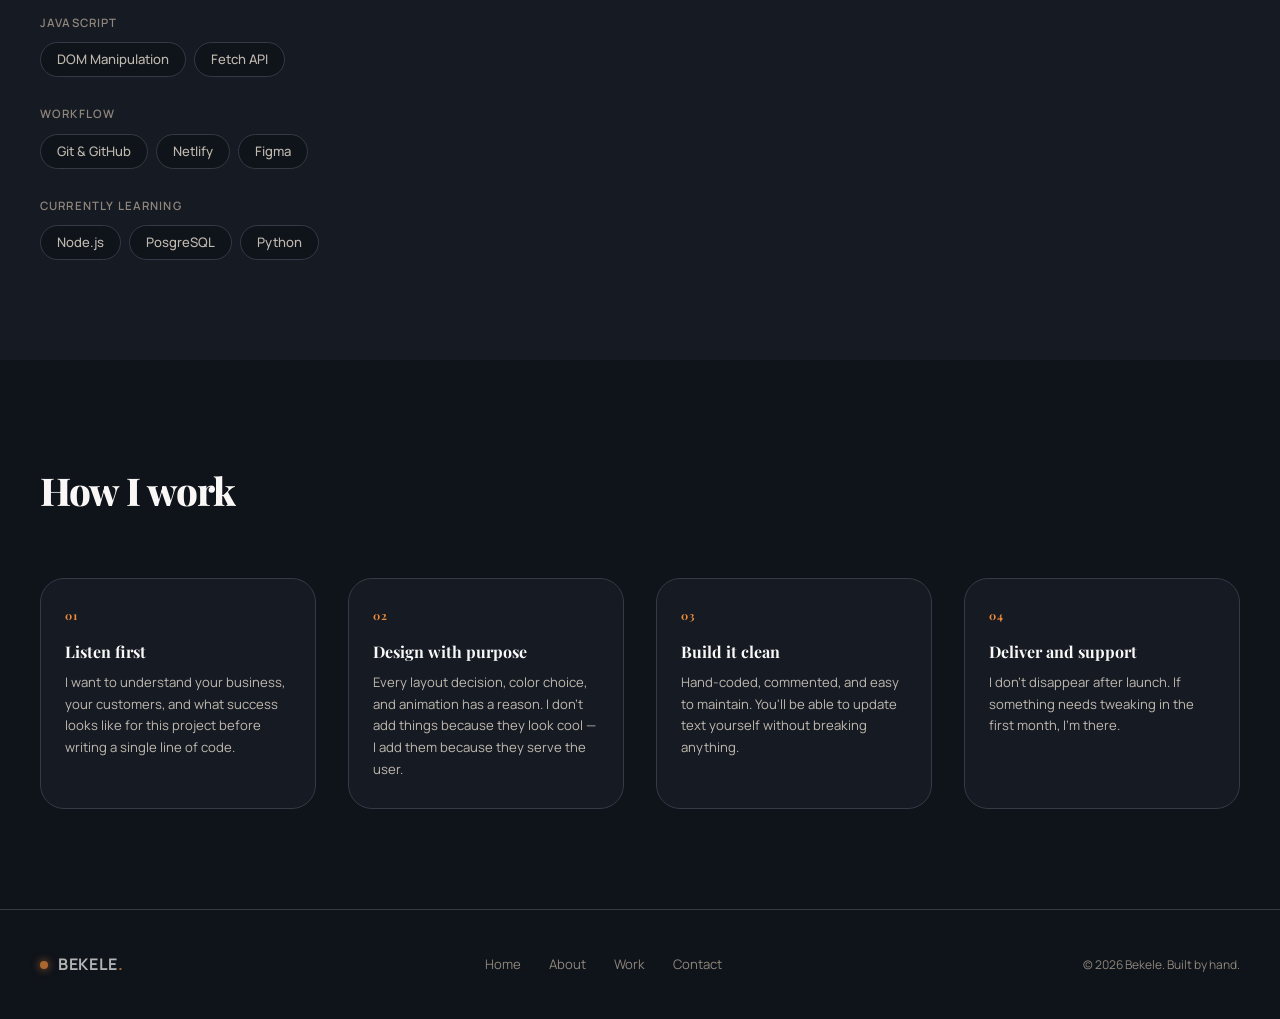
==== commit f2ef2ade: "Remove IntersectionObserver and update learning skills" ====
--- a/about.html
+++ b/about.html
@@ -123,7 +123,7 @@
         <div class="skill-group">
           <p class="skill-group-label">JavaScript</p>
           <div class="skill-tags">
-            <span>DOM Manipulation</span><span>IntersectionObserver</span><span>Fetch API</span>
+            <span>DOM Manipulation</span><span>Fetch API</span>
           </div>
         </div>
         <div class="skill-group">
@@ -135,7 +135,7 @@
         <div class="skill-group">
           <p class="skill-group-label">Currently learning</p>
           <div class="skill-tags">
-            <span>React</span><span>Next.js</span><span>TypeScript</span>
+            <span>Node.js</span><span>PosgreSQL</span><span>Python</span>
           </div>
         </div>
       </div>
